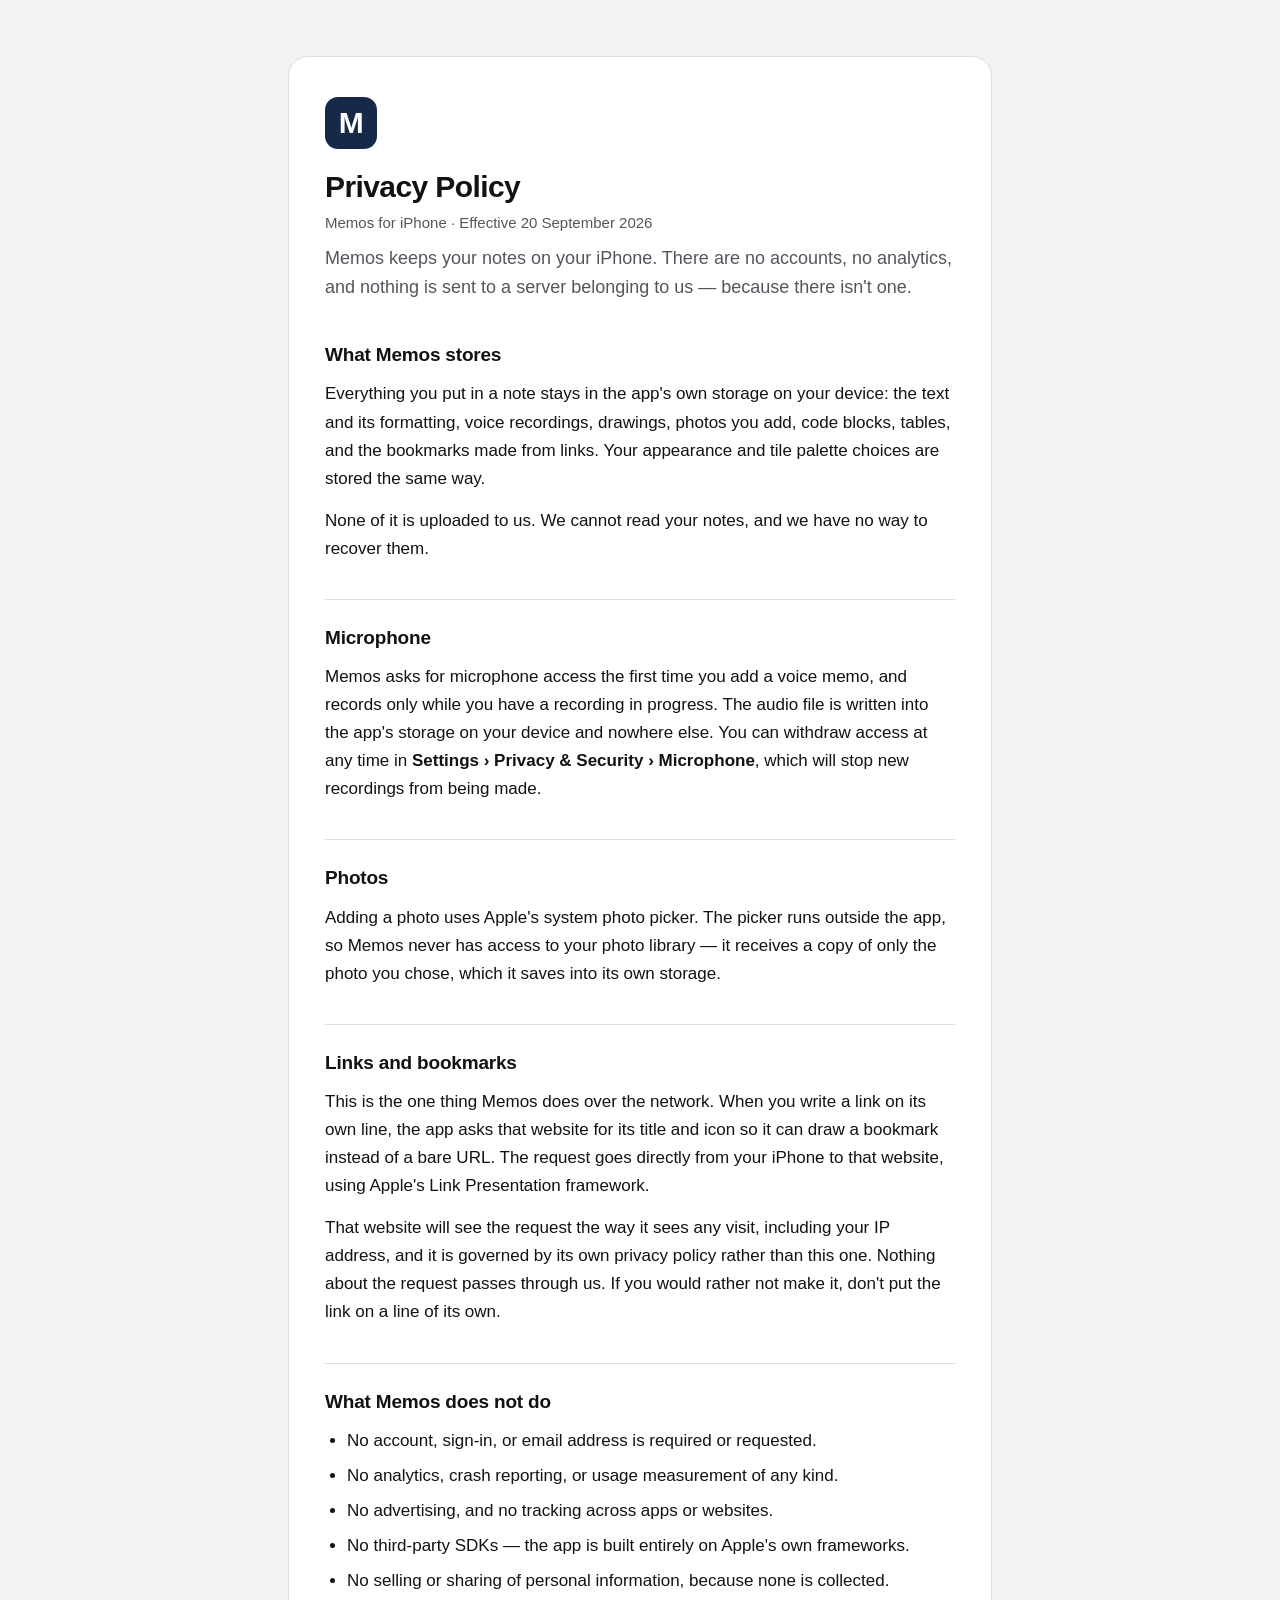
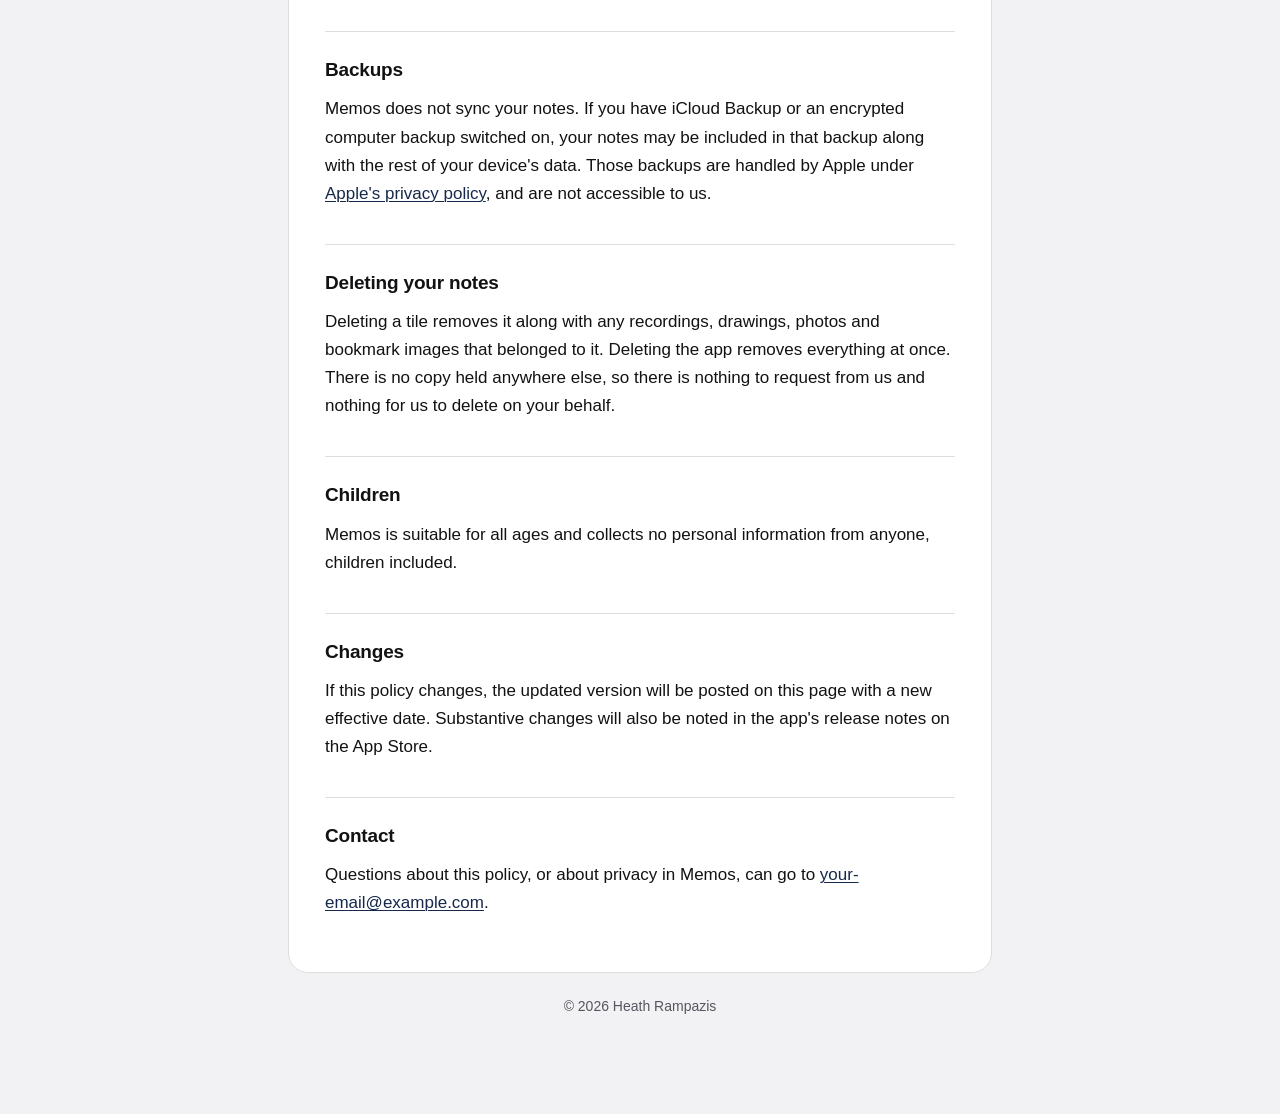
==== docs/privacy.html @ d0b9a47e "added privacy information" ====
<!DOCTYPE html>
<html lang="en">
<head>
<meta charset="utf-8">
<meta name="viewport" content="width=device-width, initial-scale=1">
<title>Privacy Policy — Memos</title>
<meta name="description" content="The privacy policy for Memos, a note-taking app for iPhone.">
<link rel="stylesheet" href="style.css">
</head>
<body>
<main>
	<div class="mark">M</div>
	<h1>Privacy Policy</h1>
	<p class="meta">Memos for iPhone &middot; Effective 20 September 2026</p>
	<p class="lede">Memos keeps your notes on your iPhone. There are no accounts, no analytics, and nothing is sent to a server belonging to us &mdash; because there isn't one.</p>

	<h2>What Memos stores</h2>
	<p>Everything you put in a note stays in the app's own storage on your device: the text and its formatting, voice recordings, drawings, photos you add, code blocks, tables, and the bookmarks made from links. Your appearance and tile palette choices are stored the same way.</p>
	<p>None of it is uploaded to us. We cannot read your notes, and we have no way to recover them.</p>

	<h2>Microphone</h2>
	<p>Memos asks for microphone access the first time you add a voice memo, and records only while you have a recording in progress. The audio file is written into the app's storage on your device and nowhere else. You can withdraw access at any time in <strong>Settings &rsaquo; Privacy &amp; Security &rsaquo; Microphone</strong>, which will stop new recordings from being made.</p>

	<h2>Photos</h2>
	<p>Adding a photo uses Apple's system photo picker. The picker runs outside the app, so Memos never has access to your photo library &mdash; it receives a copy of only the photo you chose, which it saves into its own storage.</p>

	<h2>Links and bookmarks</h2>
	<p>This is the one thing Memos does over the network. When you write a link on its own line, the app asks that website for its title and icon so it can draw a bookmark instead of a bare URL. The request goes directly from your iPhone to that website, using Apple's Link Presentation framework.</p>
	<p>That website will see the request the way it sees any visit, including your IP address, and it is governed by its own privacy policy rather than this one. Nothing about the request passes through us. If you would rather not make it, don't put the link on a line of its own.</p>

	<h2>What Memos does not do</h2>
	<ul>
		<li>No account, sign-in, or email address is required or requested.</li>
		<li>No analytics, crash reporting, or usage measurement of any kind.</li>
		<li>No advertising, and no tracking across apps or websites.</li>
		<li>No third-party SDKs &mdash; the app is built entirely on Apple's own frameworks.</li>
		<li>No selling or sharing of personal information, because none is collected.</li>
	</ul>

	<h2>Backups</h2>
	<p>Memos does not sync your notes. If you have iCloud Backup or an encrypted computer backup switched on, your notes may be included in that backup along with the rest of your device's data. Those backups are handled by Apple under <a href="https://www.apple.com/legal/privacy/">Apple's privacy policy</a>, and are not accessible to us.</p>

	<h2>Deleting your notes</h2>
	<p>Deleting a tile removes it along with any recordings, drawings, photos and bookmark images that belonged to it. Deleting the app removes everything at once. There is no copy held anywhere else, so there is nothing to request from us and nothing for us to delete on your behalf.</p>

	<h2>Children</h2>
	<p>Memos is suitable for all ages and collects no personal information from anyone, children included.</p>

	<h2>Changes</h2>
	<p>If this policy changes, the updated version will be posted on this page with a new effective date. Substantive changes will also be noted in the app's release notes on the App Store.</p>

	<h2>Contact</h2>
	<p>Questions about this policy, or about privacy in Memos, can go to <a href="mailto:your-email@example.com">your-email@example.com</a>.</p>
</main>
<footer>&copy; 2026 Heath Rampazis</footer>
</body>
</html>
---- docs/style.css ----
:root {
	--canvas: #f2f2f5;
	--surface: #ffffff;
	--ink: #121214;
	--ink-soft: #55555e;
	--line: #dededf;
	--accent: #16294b;
}

@media (prefers-color-scheme: dark) {
	:root {
		--canvas: #0e0e10;
		--surface: #17171a;
		--ink: #f2f2f4;
		--ink-soft: #a0a0a8;
		--line: #2a2a2e;
		--accent: #a8bde0;
	}
}

* { box-sizing: border-box; }

body {
	margin: 0;
	padding: 56px 16px 96px;
	background: var(--canvas);
	color: var(--ink);
	font: 17px/1.65 -apple-system, BlinkMacSystemFont, "Segoe UI", Helvetica, Arial, sans-serif;
	-webkit-text-size-adjust: 100%;
}

main {
	max-width: 44rem;
	margin: 0 auto;
	background: var(--surface);
	border: 1px solid var(--line);
	border-radius: 20px;
	padding: 40px 36px;
}

@media (max-width: 34rem) {
	main { padding: 28px 22px; border-radius: 16px; }
	body { padding-top: 28px; }
}

.mark {
	display: inline-flex;
	align-items: center;
	justify-content: center;
	width: 52px;
	height: 52px;
	border-radius: 13px;
	background: var(--accent);
	color: #fff;
	font-size: 30px;
	font-weight: 700;
	letter-spacing: -0.02em;
	margin-bottom: 20px;
}

@media (prefers-color-scheme: dark) {
	.mark { color: #0e0e10; }
}

h1 {
	font-size: 30px;
	line-height: 1.2;
	letter-spacing: -0.02em;
	margin: 0 0 6px;
}

h2 {
	font-size: 19px;
	letter-spacing: -0.01em;
	margin: 36px 0 10px;
	padding-top: 22px;
	border-top: 1px solid var(--line);
}

h2:first-of-type { border-top: 0; padding-top: 0; }

.meta {
	color: var(--ink-soft);
	font-size: 15px;
	margin: 0 0 8px;
}

.lede {
	font-size: 18px;
	color: var(--ink-soft);
	margin: 0 0 4px;
}

p { margin: 0 0 14px; }
ul { margin: 0 0 14px; padding-left: 22px; }
li { margin-bottom: 7px; }

a { color: var(--accent); text-decoration-thickness: 1px; text-underline-offset: 2px; }

strong { font-weight: 600; }

footer {
	max-width: 44rem;
	margin: 22px auto 0;
	color: var(--ink-soft);
	font-size: 14px;
	text-align: center;
}
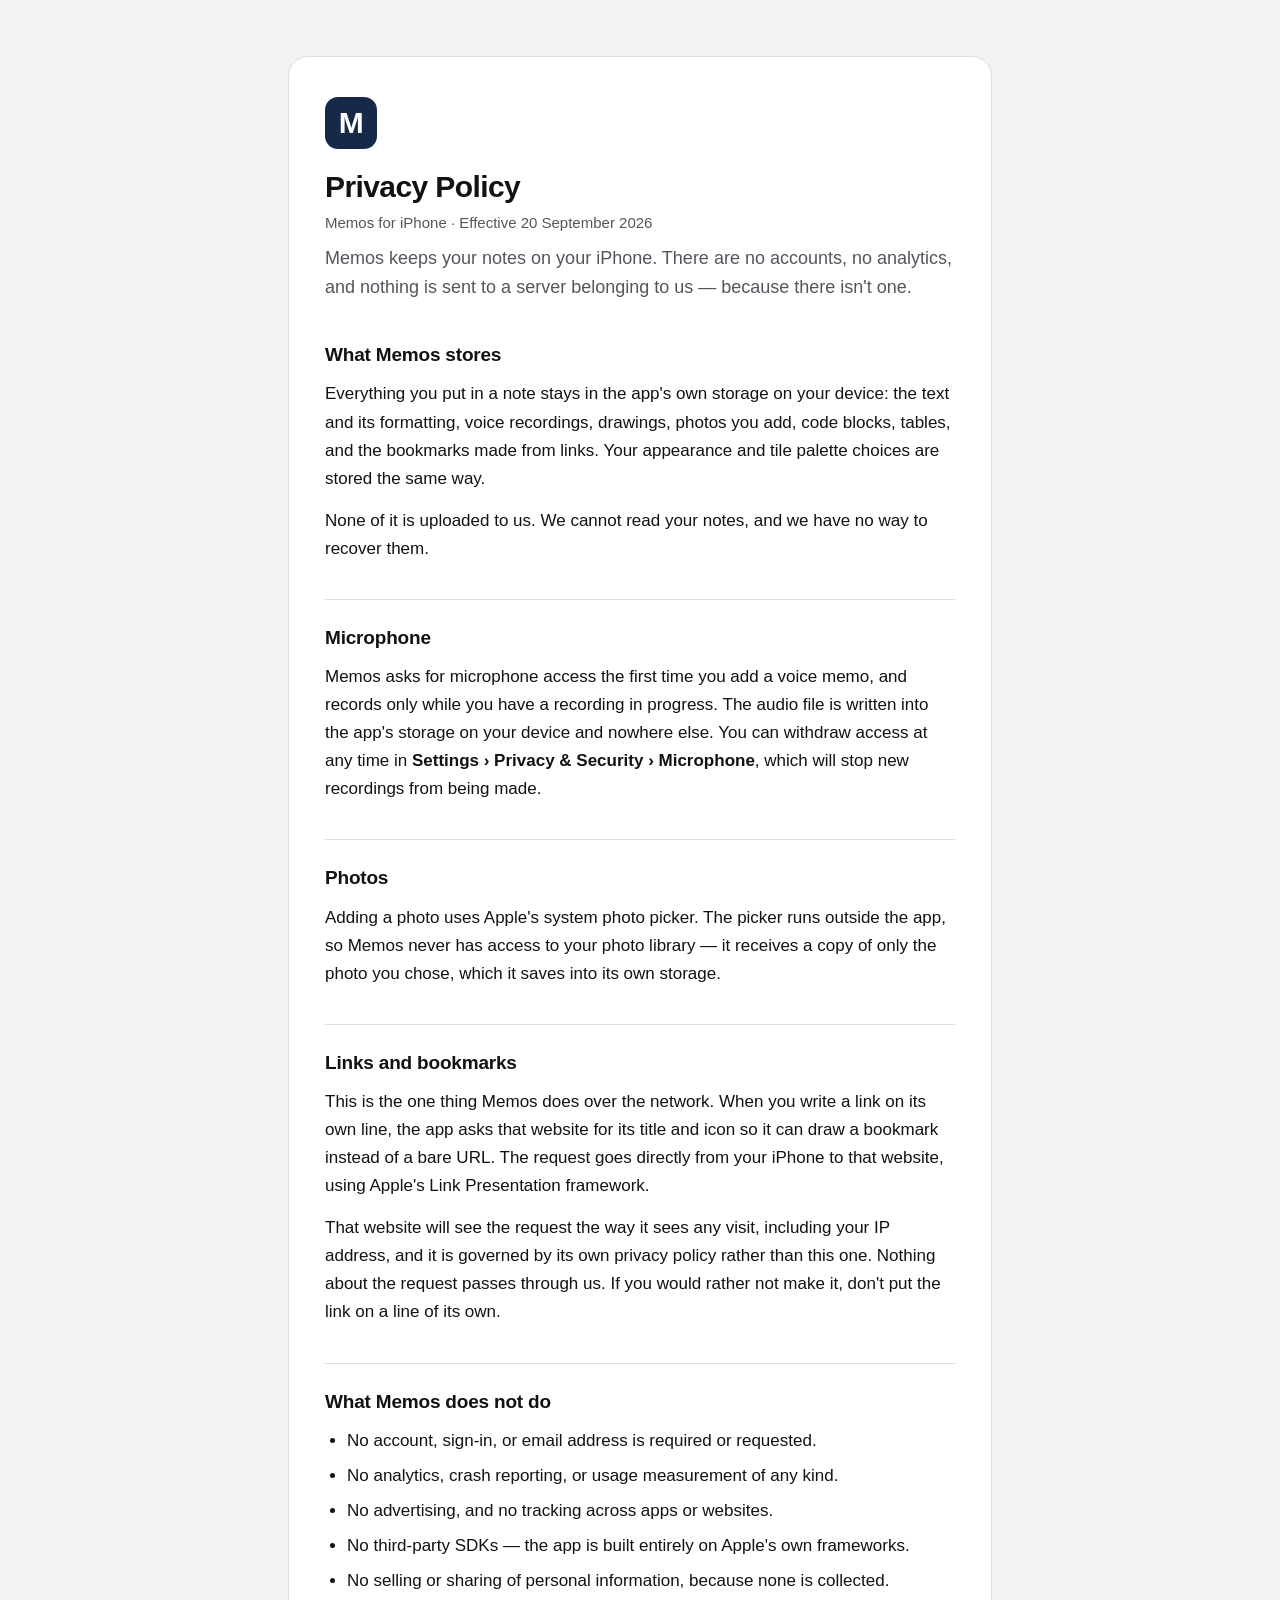
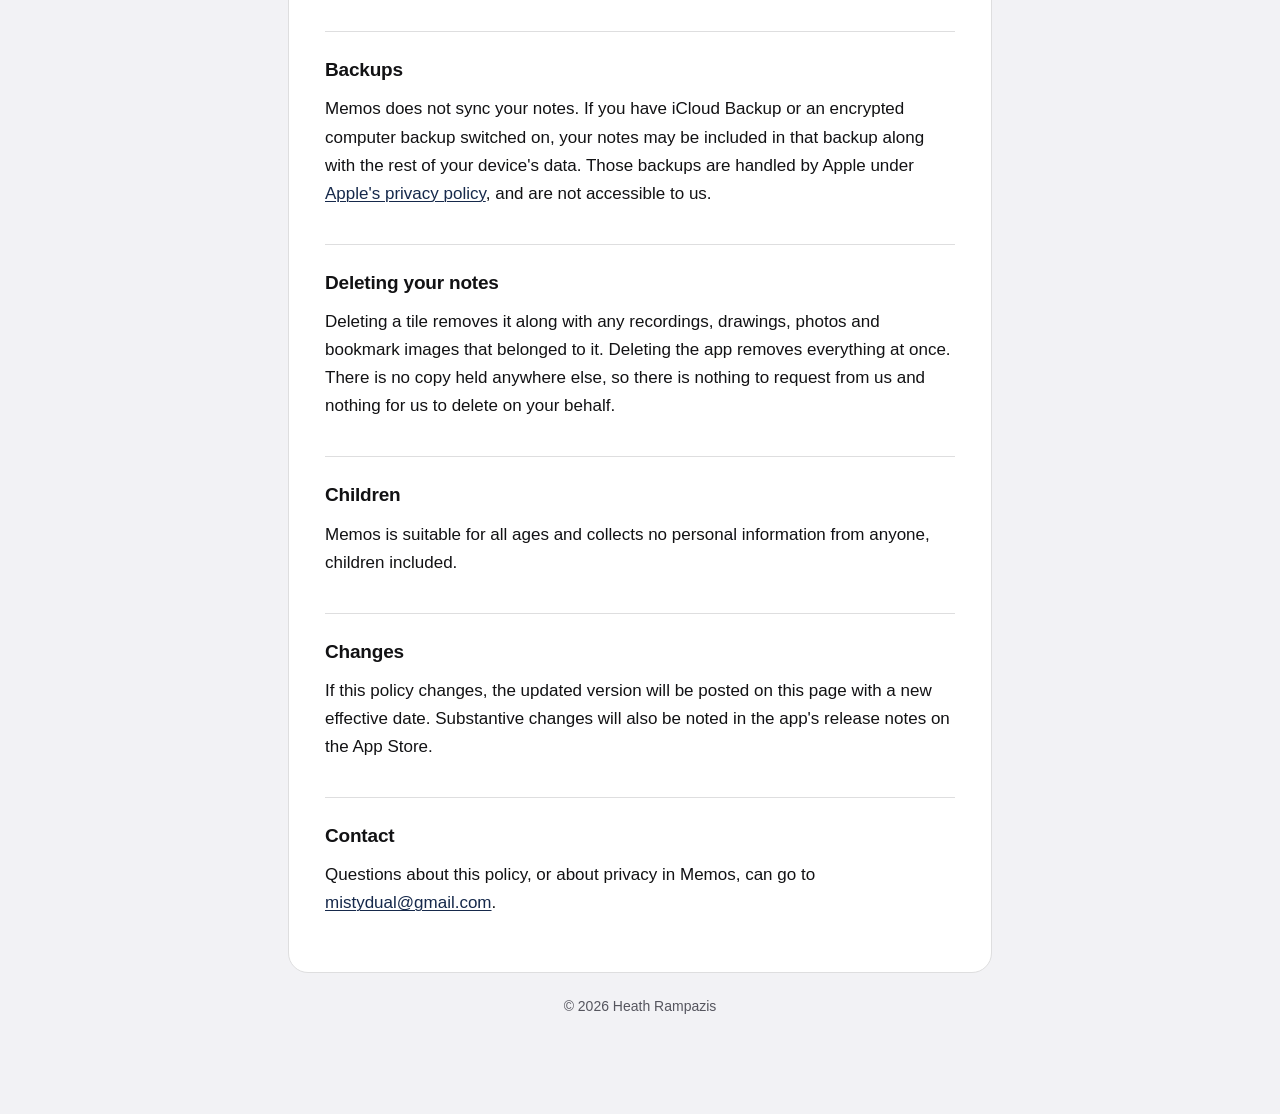
==== commit 974b65f0: "Add privacy policy, privacy manifest and in-app legal links" ====
--- a/docs/privacy.html
+++ b/docs/privacy.html
@@ -50,7 +50,7 @@
 	<p>If this policy changes, the updated version will be posted on this page with a new effective date. Substantive changes will also be noted in the app's release notes on the App Store.</p>
 
 	<h2>Contact</h2>
-	<p>Questions about this policy, or about privacy in Memos, can go to <a href="mailto:your-email@example.com">your-email@example.com</a>.</p>
+	<p>Questions about this policy, or about privacy in Memos, can go to <a href="mailto:mistydual@gmail.com">mistydual@gmail.com</a>.</p>
 </main>
 <footer>&copy; 2026 Heath Rampazis</footer>
 </body>
